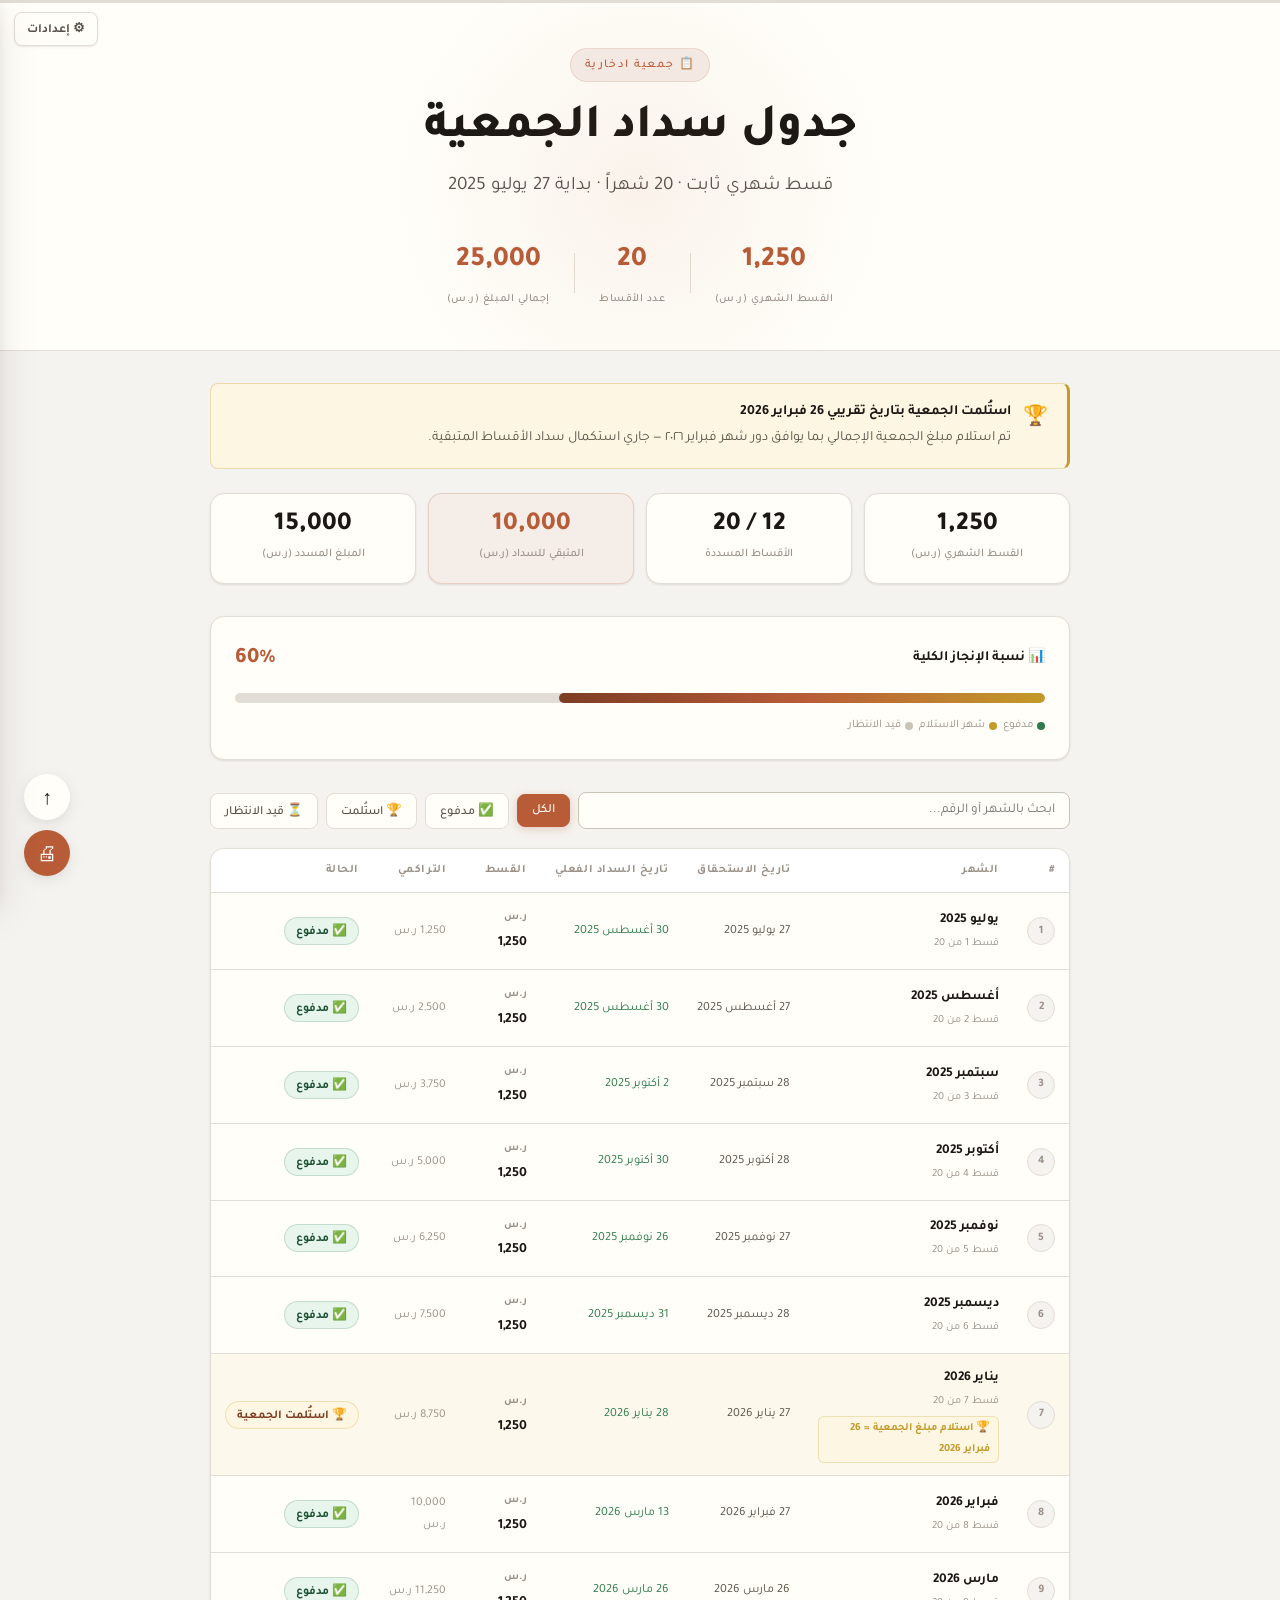
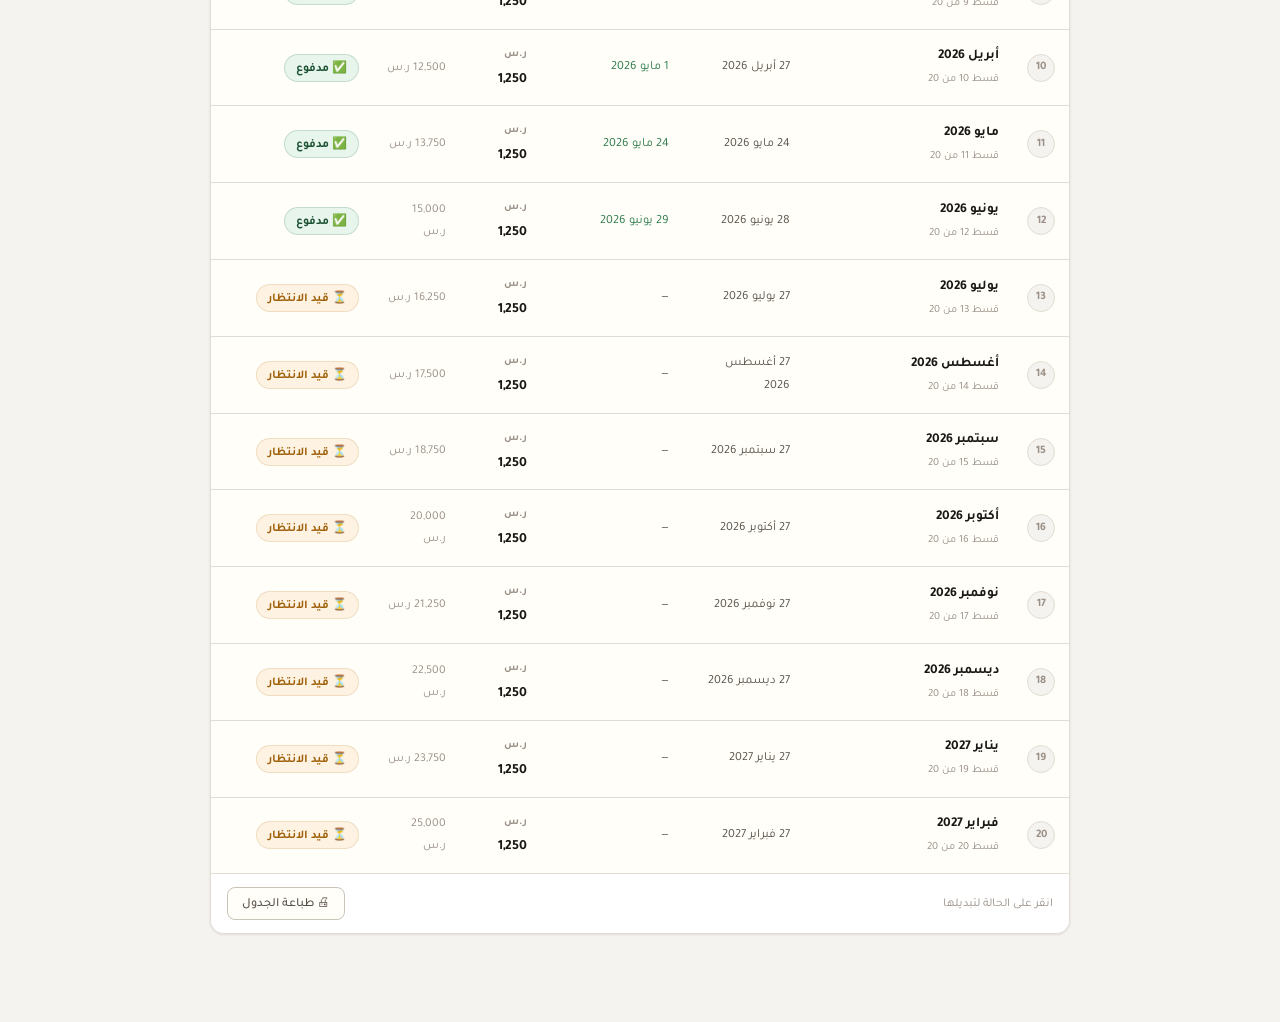
==== ROCSA_Tracker.html @ 007a7ee6 "Add files via upload" ====
<!DOCTYPE html>
<html lang="ar" dir="rtl">
<head>
<meta charset="UTF-8">
<meta name="viewport" content="width=device-width, initial-scale=1.0">
<title>جدول سداد الجمعية الشهرية</title>
<link rel="preconnect" href="https://fonts.googleapis.com">
<link rel="preconnect" href="https://fonts.gstatic.com" crossorigin>
<link href="https://fonts.googleapis.com/css2?family=Tajawal:wght@300;400;500;700;800&display=swap" rel="stylesheet">
<style>
:root {
  --bg: #f5f3ef;
  --surface: #fffef9;
  --surface-2: #ffffff;
  --border: #e2ddd4;
  --border-strong: #c9c3b8;
  --text: #1a1714;
  --text-2: #5a534a;
  --text-3: #9a9087;
  --accent: #b85c38;
  --accent-light: #f5ede8;
  --accent-dark: #7d3d23;
  --gold: #c49a2a;
  --gold-light: #fdf6e3;
  --green: #2d7a4a;
  --green-light: #e8f5ed;
  --green-dark: #1d5233;
  --warn: #a0620c;
  --warn-light: #fef3e2;
  --shadow-sm: 0 1px 3px rgba(26,23,20,0.06), 0 1px 2px rgba(26,23,20,0.04);
  --shadow-md: 0 4px 16px rgba(26,23,20,0.08), 0 2px 6px rgba(26,23,20,0.04);
  --shadow-lg: 0 12px 40px rgba(26,23,20,0.1), 0 4px 12px rgba(26,23,20,0.06);
  --radius-sm: 8px;
  --radius: 14px;
  --radius-lg: 20px;
  --font: 'Tajawal', sans-serif;
  --font-size-base: clamp(14px, 2vw, 16px);
  --font-size-lg: clamp(16px, 2.5vw, 19px);
  --font-size-xl: clamp(22px, 4vw, 32px);
  --font-size-xxl: clamp(28px, 6vw, 48px);
  --max-w: 900px;
  --transition: 0.22s cubic-bezier(0.4,0,0.2,1);
}

[data-theme="dark"] {
  --bg: #111009;
  --surface: #1c1a15;
  --surface-2: #252219;
  --border: #2e2b22;
  --border-strong: #3d392e;
  --text: #f0ece4;
  --text-2: #a09880;
  --text-3: #6a6254;
  --accent: #d4784e;
  --accent-light: #2a1a10;
  --gold: #d4aa3a;
  --gold-light: #1f1a0a;
  --green: #4aaa6a;
  --green-light: #0d1f13;
  --green-dark: #6dd48a;
  --warn: #c8840e;
  --warn-light: #1e1408;
}

[data-theme="sepia"] {
  --bg: #f4ede0;
  --surface: #faf6ef;
  --surface-2: #fff9f0;
  --border: #d9cdb8;
  --text: #2c1f0e;
  --text-2: #6b5540;
  --text-3: #9a8468;
}

*, *::before, *::after { box-sizing: border-box; margin: 0; padding: 0; }

html { scroll-behavior: smooth; font-size: var(--font-size-base); }

body {
  font-family: var(--font);
  background: var(--bg);
  color: var(--text);
  line-height: 1.85;
  transition: background var(--transition), color var(--transition);
}

/* ── Progress Bar ── */
#read-progress {
  position: fixed;
  top: 0;
  right: 0;
  left: 0;
  height: 3px;
  background: var(--border);
  z-index: 1000;
}
#read-progress-fill {
  height: 100%;
  background: linear-gradient(90deg, var(--accent) 0%, var(--gold) 100%);
  width: 0%;
  transition: width 0.1s;
}

/* ── Hero ── */
.hero {
  background: var(--surface);
  border-bottom: 1px solid var(--border);
  padding: 3rem 1.5rem 2.5rem;
  text-align: center;
  position: relative;
  overflow: hidden;
}

.hero::before {
  content: '';
  position: absolute;
  top: -60px;
  left: 50%;
  transform: translateX(-50%);
  width: 500px;
  height: 500px;
  background: radial-gradient(ellipse, rgba(184,92,56,0.07) 0%, transparent 70%);
  pointer-events: none;
}

.hero-eyebrow {
  display: inline-flex;
  align-items: center;
  gap: 6px;
  font-size: 12px;
  font-weight: 500;
  letter-spacing: 0.12em;
  color: var(--accent);
  text-transform: uppercase;
  background: var(--accent-light);
  border: 1px solid rgba(184,92,56,0.15);
  padding: 5px 14px;
  border-radius: 99px;
  margin-bottom: 1.2rem;
}

.hero h1 {
  font-size: var(--font-size-xxl);
  font-weight: 800;
  color: var(--text);
  line-height: 1.2;
  margin-bottom: 0.6rem;
}

.hero-sub {
  font-size: var(--font-size-lg);
  color: var(--text-2);
  margin-bottom: 2rem;
}

.hero-meta {
  display: flex;
  justify-content: center;
  gap: 1.5rem;
  flex-wrap: wrap;
}

.hero-meta-item {
  display: flex;
  flex-direction: column;
  align-items: center;
  gap: 2px;
}

.hero-meta-val {
  font-size: clamp(20px, 3vw, 28px);
  font-weight: 800;
  color: var(--accent);
  font-feature-settings: "tnum";
}

.hero-meta-lbl {
  font-size: 11px;
  color: var(--text-3);
  font-weight: 500;
  letter-spacing: 0.05em;
}

.hero-divider {
  width: 1px;
  height: 40px;
  background: var(--border);
  align-self: center;
}

/* ── Layout ── */
.page-wrapper {
  max-width: var(--max-w);
  margin: 0 auto;
  padding: 2rem 1.25rem 4rem;
}

/* ── Section title ── */
.section-title {
  font-size: clamp(15px, 2.5vw, 18px);
  font-weight: 700;
  color: var(--text);
  margin-bottom: 1rem;
  display: flex;
  align-items: center;
  gap: 8px;
}

.section-title::after {
  content: '';
  flex: 1;
  height: 1px;
  background: var(--border);
  margin-right: 6px;
}

/* ── Stat Cards ── */
.stats-grid {
  display: grid;
  grid-template-columns: repeat(auto-fit, minmax(150px, 1fr));
  gap: 12px;
  margin-bottom: 2rem;
}

.stat-card {
  background: var(--surface);
  border: 1px solid var(--border);
  border-radius: var(--radius);
  padding: 1.1rem 1.2rem;
  text-align: center;
  box-shadow: var(--shadow-sm);
  transition: box-shadow var(--transition), transform var(--transition);
}

.stat-card:hover {
  box-shadow: var(--shadow-md);
  transform: translateY(-1px);
}

.stat-card.accent-card {
  border-color: rgba(184,92,56,0.2);
  background: var(--accent-light);
}

.stat-val {
  font-size: clamp(20px, 3vw, 26px);
  font-weight: 800;
  color: var(--text);
  line-height: 1.1;
  font-feature-settings: "tnum";
}

.stat-card.accent-card .stat-val { color: var(--accent); }

.stat-lbl {
  font-size: 11.5px;
  color: var(--text-3);
  font-weight: 500;
  margin-top: 4px;
}

.stat-sub {
  font-size: 11px;
  color: var(--text-3);
  margin-top: 2px;
}

/* ── Progress ── */
.progress-card {
  background: var(--surface);
  border: 1px solid var(--border);
  border-radius: var(--radius);
  padding: 1.4rem 1.5rem;
  margin-bottom: 2rem;
  box-shadow: var(--shadow-sm);
}

.progress-header {
  display: flex;
  justify-content: space-between;
  align-items: center;
  margin-bottom: 0.8rem;
  flex-wrap: wrap;
  gap: 0.5rem;
}

.progress-label { font-size: 14px; font-weight: 600; color: var(--text); }

.progress-pct {
  font-size: 22px;
  font-weight: 800;
  color: var(--accent);
}

.progress-track {
  background: var(--border);
  border-radius: 99px;
  height: 10px;
  overflow: hidden;
  margin-bottom: 0.8rem;
}

.progress-fill {
  height: 100%;
  border-radius: 99px;
  background: linear-gradient(90deg, var(--accent-dark), var(--accent), var(--gold));
  transition: width 0.8s cubic-bezier(0.4,0,0.2,1);
}

.progress-segments {
  display: flex;
  gap: 6px;
  font-size: 11.5px;
  color: var(--text-3);
}

.progress-seg { display: flex; align-items: center; gap: 4px; }

.dot {
  width: 8px;
  height: 8px;
  border-radius: 50%;
  flex-shrink: 0;
}

.dot-paid { background: var(--green); }
.dot-received { background: var(--gold); }
.dot-pending { background: var(--border-strong); }

/* ── Controls ── */
.controls-bar {
  display: flex;
  gap: 8px;
  align-items: center;
  flex-wrap: wrap;
  margin-bottom: 1.2rem;
}

.search-box {
  flex: 1;
  min-width: 160px;
  padding: 9px 14px;
  border-radius: var(--radius-sm);
  border: 1px solid var(--border-strong);
  background: var(--surface);
  color: var(--text);
  font-family: var(--font);
  font-size: 13.5px;
  outline: none;
  transition: border-color var(--transition), box-shadow var(--transition);
}

.search-box:focus {
  border-color: var(--accent);
  box-shadow: 0 0 0 3px rgba(184,92,56,0.12);
}

.filter-btn {
  padding: 8px 14px;
  border-radius: var(--radius-sm);
  border: 1px solid var(--border);
  background: var(--surface);
  color: var(--text-2);
  font-family: var(--font);
  font-size: 12.5px;
  font-weight: 500;
  cursor: pointer;
  transition: all var(--transition);
  white-space: nowrap;
}

.filter-btn:hover { border-color: var(--border-strong); background: var(--surface-2); }

.filter-btn.active {
  background: var(--accent);
  color: #fff;
  border-color: var(--accent);
  box-shadow: 0 2px 8px rgba(184,92,56,0.28);
}

/* ── Table ── */
.table-card {
  background: var(--surface);
  border: 1px solid var(--border);
  border-radius: var(--radius);
  overflow: hidden;
  box-shadow: var(--shadow-sm);
  margin-bottom: 1.5rem;
}

.table-scroll { overflow-x: auto; }

table {
  width: 100%;
  border-collapse: collapse;
  font-size: 13.5px;
  min-width: 560px;
}

thead {
  background: var(--surface-2);
  border-bottom: 1px solid var(--border);
}

thead th {
  padding: 11px 14px;
  text-align: right;
  font-size: 11.5px;
  font-weight: 700;
  color: var(--text-3);
  letter-spacing: 0.05em;
  text-transform: uppercase;
  white-space: nowrap;
}

thead th.sortable {
  cursor: pointer;
  user-select: none;
  transition: color var(--transition);
}
thead th.sortable:hover { color: var(--accent); }

tbody tr {
  border-bottom: 1px solid var(--border);
  transition: background var(--transition);
}
tbody tr:last-child { border-bottom: none; }
tbody tr:hover { background: var(--surface-2); }

tbody tr.row-received { background: rgba(196,154,42,0.06); }
tbody tr.row-received:hover { background: rgba(196,154,42,0.1); }

tbody td {
  padding: 12px 14px;
  vertical-align: middle;
  color: var(--text);
}

/* ── Row Number ── */
.row-num {
  display: inline-flex;
  align-items: center;
  justify-content: center;
  width: 28px;
  height: 28px;
  border-radius: 50%;
  background: var(--bg);
  border: 1px solid var(--border);
  font-size: 11.5px;
  font-weight: 700;
  color: var(--text-3);
  font-feature-settings: "tnum";
}

/* ── Month cell ── */
.month-cell { font-weight: 600; color: var(--text); }
.month-cell small { display: block; font-size: 11px; color: var(--text-3); font-weight: 400; margin-top: 1px; }

/* ── Date cell ── */
.date-cell { font-size: 12.5px; color: var(--text-2); font-feature-settings: "tnum"; }

/* ── Amount ── */
.amount-cell {
  font-weight: 700;
  font-feature-settings: "tnum";
  font-size: 14px;
}

.cum-cell {
  font-size: 12px;
  color: var(--text-3);
  font-feature-settings: "tnum";
}

/* ── Status Badge ── */
.badge {
  display: inline-flex;
  align-items: center;
  gap: 5px;
  padding: 5px 11px;
  border-radius: 99px;
  font-size: 12px;
  font-weight: 600;
  cursor: pointer;
  border: 1px solid transparent;
  font-family: var(--font);
  transition: all var(--transition);
  white-space: nowrap;
}

.badge:hover { opacity: 0.82; transform: scale(0.97); }

.badge-paid {
  background: var(--green-light);
  color: var(--green-dark);
  border-color: rgba(45,122,74,0.2);
}

.badge-received {
  background: var(--gold-light);
  color: var(--accent-dark);
  border-color: rgba(196,154,42,0.25);
}

.badge-pending {
  background: var(--warn-light);
  color: var(--warn);
  border-color: rgba(160,98,12,0.15);
}

/* ── Received Callout ── */
.received-row-indicator {
  display: flex;
  align-items: center;
  gap: 5px;
  font-size: 11px;
  font-weight: 600;
  color: var(--gold);
  background: var(--gold-light);
  border: 1px solid rgba(196,154,42,0.25);
  border-radius: 6px;
  padding: 2px 8px;
  margin-top: 4px;
  width: fit-content;
}

/* ── Callout Banner ── */
.callout {
  display: flex;
  align-items: flex-start;
  gap: 12px;
  background: var(--gold-light);
  border: 1px solid rgba(196,154,42,0.3);
  border-right: 3px solid var(--gold);
  border-radius: var(--radius-sm);
  padding: 1rem 1.2rem;
  margin-bottom: 1.5rem;
  font-size: 14px;
  color: var(--text-2);
}

.callout-icon { font-size: 20px; flex-shrink: 0; margin-top: 1px; }
.callout strong { color: var(--text); }

/* ── Empty state ── */
.empty-state {
  text-align: center;
  padding: 2.5rem;
  color: var(--text-3);
  font-size: 14px;
}

/* ── Footer ── */
.table-footer {
  display: flex;
  align-items: center;
  justify-content: space-between;
  flex-wrap: wrap;
  gap: 10px;
  padding: 0.8rem 1rem;
  background: var(--surface-2);
  border-top: 1px solid var(--border);
  font-size: 12px;
  color: var(--text-3);
}

.print-btn {
  display: inline-flex;
  align-items: center;
  gap: 6px;
  padding: 7px 14px;
  border-radius: var(--radius-sm);
  border: 1px solid var(--border-strong);
  background: var(--surface);
  color: var(--text-2);
  font-family: var(--font);
  font-size: 12.5px;
  font-weight: 500;
  cursor: pointer;
  transition: all var(--transition);
}

.print-btn:hover { background: var(--surface-2); border-color: var(--accent); color: var(--accent); }

/* ── FABs ── */
.fab-group {
  position: fixed;
  bottom: 1.5rem;
  left: 1.5rem;
  display: flex;
  flex-direction: column;
  gap: 10px;
  z-index: 900;
}

.fab {
  width: 46px;
  height: 46px;
  border-radius: 50%;
  border: none;
  cursor: pointer;
  font-size: 20px;
  display: flex;
  align-items: center;
  justify-content: center;
  box-shadow: var(--shadow-md);
  transition: all var(--transition);
  opacity: 0;
  transform: scale(0.7);
  pointer-events: none;
}

.fab.visible {
  opacity: 1;
  transform: scale(1);
  pointer-events: auto;
}

.fab-top { background: var(--surface); color: var(--text); }
.fab-top:hover { background: var(--accent); color: #fff; }
.fab-print { background: var(--accent); color: #fff; opacity: 1; transform: scale(1); pointer-events: auto; }
.fab-print:hover { background: var(--accent-dark); }

/* ── Settings Panel ── */
.settings-toggle {
  position: fixed;
  top: 12px;
  left: 14px;
  z-index: 1001;
  background: var(--surface);
  border: 1px solid var(--border);
  border-radius: var(--radius-sm);
  padding: 7px 12px;
  font-family: var(--font);
  font-size: 12.5px;
  font-weight: 600;
  color: var(--text-2);
  cursor: pointer;
  box-shadow: var(--shadow-sm);
  transition: all var(--transition);
  display: flex;
  align-items: center;
  gap: 6px;
}

.settings-toggle:hover { border-color: var(--accent); color: var(--accent); }

.settings-panel {
  position: fixed;
  top: 0;
  left: 0;
  bottom: 0;
  width: 270px;
  background: var(--surface);
  border-right: 1px solid var(--border);
  padding: 1.5rem 1.2rem;
  z-index: 1002;
  box-shadow: var(--shadow-lg);
  transform: translateX(-100%);
  transition: transform 0.3s cubic-bezier(0.4,0,0.2,1);
  overflow-y: auto;
}

.settings-panel.open { transform: translateX(0); }

.settings-overlay {
  position: fixed;
  inset: 0;
  background: rgba(0,0,0,0.3);
  z-index: 1001;
  opacity: 0;
  pointer-events: none;
  transition: opacity 0.3s;
}
.settings-overlay.open { opacity: 1; pointer-events: auto; }

.settings-header {
  display: flex;
  align-items: center;
  justify-content: space-between;
  margin-bottom: 1.5rem;
}

.settings-header h3 { font-size: 15px; font-weight: 700; }

.close-btn {
  background: none;
  border: none;
  cursor: pointer;
  font-size: 20px;
  color: var(--text-3);
  transition: color var(--transition);
  line-height: 1;
  padding: 4px;
}
.close-btn:hover { color: var(--accent); }

.settings-label {
  font-size: 11px;
  font-weight: 700;
  color: var(--text-3);
  text-transform: uppercase;
  letter-spacing: 0.1em;
  margin-bottom: 8px;
  display: block;
}

.theme-btns {
  display: grid;
  grid-template-columns: 1fr 1fr 1fr;
  gap: 6px;
  margin-bottom: 1.2rem;
}

.theme-btn {
  padding: 8px 4px;
  border-radius: var(--radius-sm);
  border: 1px solid var(--border);
  background: var(--surface-2);
  color: var(--text-2);
  font-family: var(--font);
  font-size: 12px;
  font-weight: 600;
  cursor: pointer;
  text-align: center;
  transition: all var(--transition);
}

.theme-btn:hover { border-color: var(--accent); }
.theme-btn.active { border-color: var(--accent); background: var(--accent-light); color: var(--accent); }

.size-control {
  display: flex;
  align-items: center;
  gap: 10px;
  margin-bottom: 1.2rem;
}

.size-btn {
  background: var(--surface-2);
  border: 1px solid var(--border);
  border-radius: var(--radius-sm);
  width: 34px;
  height: 34px;
  display: flex;
  align-items: center;
  justify-content: center;
  cursor: pointer;
  font-weight: 700;
  color: var(--text-2);
  font-size: 14px;
  transition: all var(--transition);
  font-family: var(--font);
}
.size-btn:hover { border-color: var(--accent); color: var(--accent); }

.size-display {
  flex: 1;
  text-align: center;
  font-size: 12.5px;
  font-weight: 600;
  color: var(--text-2);
}

.reset-btn {
  width: 100%;
  padding: 9px;
  border-radius: var(--radius-sm);
  border: 1px solid var(--border);
  background: var(--surface-2);
  color: var(--text-2);
  font-family: var(--font);
  font-size: 13px;
  font-weight: 600;
  cursor: pointer;
  transition: all var(--transition);
  margin-top: 0.5rem;
}
.reset-btn:hover { border-color: var(--accent); color: var(--accent); }

/* ── Print ── */
@page { size: A4; margin: 15mm; }

@media print {
  #read-progress, .settings-toggle, .settings-panel, .settings-overlay,
  .fab-group, .controls-bar, .table-footer .print-btn { display: none !important; }

  body { background: #fff !important; color: #000 !important; }
  .hero { background: #fff !important; border-bottom: 1px solid #ccc !important; }
  .hero::before { display: none; }
  .stat-card, .progress-card, .table-card, .callout { box-shadow: none !important; }
  table { break-inside: avoid; }
  tbody tr { break-inside: avoid; }
}

/* ── Responsive ── */
@media (max-width: 640px) {
  .col-hide-mobile { display: none; }
  .hero { padding: 2rem 1rem 1.8rem; }
  .hero-meta { gap: 1rem; }
  .fab-group { bottom: 1rem; left: 1rem; }
}

/* ── Dot separator ── */
.hero-sep { width: 4px; height: 4px; border-radius: 50%; background: var(--border-strong); align-self: center; }
</style>
</head>
<body>

<div id="read-progress"><div id="read-progress-fill"></div></div>

<button class="settings-toggle" onclick="toggleSettings()" aria-label="إعدادات القراءة">
  ⚙ إعدادات
</button>

<div class="settings-overlay" id="settingsOverlay" onclick="closeSettings()"></div>

<div class="settings-panel" id="settingsPanel">
  <div class="settings-header">
    <h3>إعدادات العرض</h3>
    <button class="close-btn" onclick="closeSettings()">✕</button>
  </div>

  <span class="settings-label">المظهر</span>
  <div class="theme-btns">
    <button class="theme-btn" data-theme="light" onclick="setTheme('light')">☀ فاتح</button>
    <button class="theme-btn" data-theme="dark" onclick="setTheme('dark')">🌙 داكن</button>
    <button class="theme-btn" data-theme="sepia" onclick="setTheme('sepia')">📜 بيج</button>
  </div>

  <span class="settings-label">حجم الخط</span>
  <div class="size-control">
    <button class="size-btn" onclick="changeFontSize(-1)">−</button>
    <span class="size-display" id="fontSizeDisplay">١٠٠٪</span>
    <button class="size-btn" onclick="changeFontSize(1)">+</button>
  </div>

  <button class="reset-btn" onclick="resetSettings()">↺ إعادة الضبط</button>
</div>

<header class="hero">
  <div class="hero-eyebrow">📋 جمعية ادخارية</div>
  <h1>جدول سداد الجمعية</h1>
  <p class="hero-sub">قسط شهري ثابت · 20 شهراً · بداية 27 يوليو 2025</p>
  <div class="hero-meta">
    <div class="hero-meta-item">
      <span class="hero-meta-val">1,250</span>
      <span class="hero-meta-lbl">القسط الشهري (ر.س)</span>
    </div>
    <div class="hero-divider"></div>
    <div class="hero-meta-item">
      <span class="hero-meta-val">20</span>
      <span class="hero-meta-lbl">عدد الأقساط</span>
    </div>
    <div class="hero-divider"></div>
    <div class="hero-meta-item">
      <span class="hero-meta-val">25,000</span>
      <span class="hero-meta-lbl">إجمالي المبلغ (ر.س)</span>
    </div>
  </div>
</header>

<main class="page-wrapper">

  <div class="callout" id="receivedCallout">
    <span class="callout-icon">🏆</span>
    <div>
      <strong>استُلمت الجمعية بتاريخ تقريبي 26 فبراير 2026</strong><br>
      تم استلام مبلغ الجمعية الإجمالي بما يوافق دور شهر فبراير ٢٠٢٦ — جاري استكمال سداد الأقساط المتبقية.
    </div>
  </div>

  <div class="stats-grid" id="statsGrid"></div>

  <div class="progress-card">
    <div class="progress-header">
      <span class="progress-label">📊 نسبة الإنجاز الكلية</span>
      <span class="progress-pct" id="progressPct">٠٪</span>
    </div>
    <div class="progress-track">
      <div class="progress-fill" id="progressFill" style="width:0%"></div>
    </div>
    <div class="progress-segments">
      <span class="progress-seg"><span class="dot dot-paid"></span> مدفوع</span>
      <span class="progress-seg"><span class="dot dot-received"></span> شهر الاستلام</span>
      <span class="progress-seg"><span class="dot dot-pending"></span> قيد الانتظار</span>
    </div>
  </div>

  <div class="controls-bar">
    <input type="text" class="search-box" id="searchInput" placeholder="ابحث بالشهر أو الرقم..." aria-label="بحث" />
    <button class="filter-btn active" data-filter="all" onclick="setFilter('all', this)">الكل</button>
    <button class="filter-btn" data-filter="paid" onclick="setFilter('paid', this)">✅ مدفوع</button>
    <button class="filter-btn" data-filter="received" onclick="setFilter('received', this)">🏆 استُلمت</button>
    <button class="filter-btn" data-filter="pending" onclick="setFilter('pending', this)">⏳ قيد الانتظار</button>
  </div>

  <div class="table-card">
    <div class="table-scroll">
      <table>
        <thead>
          <tr>
            <th style="width:46px">#</th>
            <th>الشهر</th>
            <th class="col-hide-mobile">تاريخ الاستحقاق</th>
            <th class="col-hide-mobile">تاريخ السداد الفعلي</th>
            <th>القسط</th>
            <th class="col-hide-mobile">التراكمي</th>
            <th>الحالة</th>
          </tr>
        </thead>
        <tbody id="tableBody"></tbody>
      </table>
      <div class="empty-state" id="emptyState" style="display:none">لا توجد نتائج مطابقة للبحث</div>
    </div>
    <div class="table-footer">
      <span id="footerNote">انقر على الحالة لتبديلها</span>
      <button class="print-btn" onclick="window.print()">🖨 طباعة الجدول</button>
    </div>
  </div>

</main>

<div class="fab-group">
  <button class="fab fab-top" id="fabTop" onclick="window.scrollTo({top:0,behavior:'smooth'})" title="العودة للأعلى">↑</button>
  <button class="fab fab-print" onclick="window.print()" title="طباعة">🖨</button>
</div>

<script>
// ── Data ──
const MONTHLY = 1250;
const TOTAL_MONTHS = 20;
const START = new Date(2025, 6, 27); // 27 July 2025
const STORAGE_KEY = 'jamiya_v3_paid';
const RECEIVED_MONTH = 6; // index 6 = Feb 2026
const RECEIVED_DATE = '26 فبراير 2026';

const AR_MONTHS = ['يناير','فبراير','مارس','أبريل','مايو','يونيو','يوليو','أغسطس','سبتمبر','أكتوبر','نوفمبر','ديسمبر'];

function toArabicNums(n) {
  return String(n);
}

function formatAR(n) {
  return n.toLocaleString('en');
}

function getMonthData(i) {
  const due = new Date(START.getFullYear(), START.getMonth() + i, START.getDate());
  const m = due.getMonth();
  const y = due.getFullYear();
  const label = AR_MONTHS[m] + ' ' + toArabicNums(y);
  const dueStr = toArabicNums(due.getDate()) + ' ' + AR_MONTHS[m] + ' ' + toArabicNums(y);
  return { label, dueStr, month: m, year: y };
}

// ── State ──
let paidSet = new Set(JSON.parse(localStorage.getItem(STORAGE_KEY) || '[]'));
let filter = 'all';
let searchQ = '';
let theme = localStorage.getItem('jamiya_theme') || 'light';
let fontSize = parseInt(localStorage.getItem('jamiya_fs') || '16');

function savePaid() {
  localStorage.setItem(STORAGE_KEY, JSON.stringify([...paidSet]));
}

// ── Theme ──
function applyTheme(t) {
  theme = t;
  if (t === 'light') document.documentElement.removeAttribute('data-theme');
  else document.documentElement.setAttribute('data-theme', t);
  localStorage.setItem('jamiya_theme', t);
  document.querySelectorAll('.theme-btn').forEach(b => {
    b.classList.toggle('active', b.dataset.theme === t);
  });
}

function setTheme(t) { applyTheme(t); }

function changeFontSize(dir) {
  fontSize = Math.max(13, Math.min(22, fontSize + dir));
  applyFontSize();
}

function applyFontSize() {
  document.documentElement.style.fontSize = fontSize + 'px';
  document.getElementById('fontSizeDisplay').textContent = Math.round((fontSize/16)*100) + '%';
  localStorage.setItem('jamiya_fs', fontSize);
}

function resetSettings() {
  theme = 'light'; fontSize = 16;
  applyTheme('light'); applyFontSize();
}

// ── Settings panel ──
function toggleSettings() {
  const p = document.getElementById('settingsPanel');
  const o = document.getElementById('settingsOverlay');
  const open = p.classList.contains('open');
  p.classList.toggle('open', !open);
  o.classList.toggle('open', !open);
}

function closeSettings() {
  document.getElementById('settingsPanel').classList.remove('open');
  document.getElementById('settingsOverlay').classList.remove('open');
}

// ── Filter ──
function setFilter(f, btn) {
  filter = f;
  document.querySelectorAll('.filter-btn').forEach(b => b.classList.remove('active'));
  btn.classList.add('active');
  render();
}

// ── Toggle paid ──
function togglePaid(i) {
  if (paidSet.has(i)) paidSet.delete(i); else paidSet.add(i);
  savePaid();
  render();
}

// ── Stats ──
function updateStats() {
  const paidCount = paidSet.size;
  const paidAmt = paidCount * MONTHLY;
  const remaining = (TOTAL_MONTHS - paidCount) * MONTHLY;
  const pct = Math.round((paidCount / TOTAL_MONTHS) * 100);

  document.getElementById('progressFill').style.width = pct + '%';
  document.getElementById('progressPct').textContent = pct + '%';

  document.getElementById('statsGrid').innerHTML = `
    <div class="stat-card">
      <div class="stat-val">${formatAR(MONTHLY)}</div>
      <div class="stat-lbl">القسط الشهري (ر.س)</div>
    </div>
    <div class="stat-card">
      <div class="stat-val">${toArabicNums(paidCount)} / ${toArabicNums(TOTAL_MONTHS)}</div>
      <div class="stat-lbl">الأقساط المسددة</div>
    </div>
    <div class="stat-card accent-card">
      <div class="stat-val">${formatAR(remaining)}</div>
      <div class="stat-lbl">المتبقي للسداد (ر.س)</div>
    </div>
    <div class="stat-card">
      <div class="stat-val">${formatAR(paidAmt)}</div>
      <div class="stat-lbl">المبلغ المسدد (ر.س)</div>
    </div>
  `;
}

// ── Render table ──
function render() {
  updateStats();

  const rows = [];
  for (let i = 0; i < TOTAL_MONTHS; i++) {
    const d = getMonthData(i);
    const isPaid = paidSet.has(i);
    const isReceived = (i === RECEIVED_MONTH);
    rows.push({ i, ...d, isPaid, isReceived });
  }

  const filtered = rows.filter(r => {
    const fMatch =
      filter === 'all' ||
      (filter === 'paid' && r.isPaid && !r.isReceived) ||
      (filter === 'received' && r.isReceived) ||
      (filter === 'pending' && !r.isPaid && !r.isReceived);
    const sMatch = !searchQ ||
      r.label.includes(searchQ) ||
      toArabicNums(r.i + 1).includes(searchQ) ||
      String(r.i + 1).includes(searchQ);
    return fMatch && sMatch;
  });

  const tbody = document.getElementById('tableBody');
  const empty = document.getElementById('emptyState');

  if (filtered.length === 0) {
    tbody.innerHTML = '';
    empty.style.display = 'block';
    return;
  }

  empty.style.display = 'none';

  tbody.innerHTML = filtered.map(r => {
    const cum = (r.i + 1) * MONTHLY;

    // Determine badge
    let badge, rowClass = '';
    if (r.isReceived) {
      badge = `<button class="badge badge-received" onclick="togglePaid(${r.i})" title="شهر الاستلام — انقر لتبديل">🏆 استُلمت الجمعية</button>`;
      rowClass = 'row-received';
    } else if (r.isPaid) {
      badge = `<button class="badge badge-paid" onclick="togglePaid(${r.i})" title="مدفوع — انقر لإلغاء">✅ مدفوع</button>`;
    } else {
      badge = `<button class="badge badge-pending" onclick="togglePaid(${r.i})" title="انقر لتأكيد السداد">⏳ قيد الانتظار</button>`;
    }

    // Actual payment date (only if paid or received)
    let actualDate = '—';
    if (r.isReceived) {
      actualDate = `<span style="color:var(--gold);font-weight:600">${RECEIVED_DATE}</span>`;
    } else if (r.isPaid) {
      // Approximate paid date near due
      const paidD = new Date(START.getFullYear(), START.getMonth() + r.i, START.getDate() + 2);
      actualDate = `<span style="color:var(--green)">${toArabicNums(paidD.getDate())} ${AR_MONTHS[paidD.getMonth()]} ${toArabicNums(paidD.getFullYear())}</span>`;
    }

    // --- التعديلات المخصصة لتواريخ الاستحقاق والسداد الفعلي ---
    if (r.i === 0 || r.i === 1) { // القسط الأول والثاني
      if (r.isPaid) actualDate = `<span style="color:var(--green)">30 أغسطس 2025</span>`;
    } else if (r.i === 2) { // القسط الثالث
      r.dueStr = '28 سبتمبر 2025';
      if (r.isPaid) actualDate = `<span style="color:var(--green)">2 أكتوبر 2025</span>`;
    } else if (r.i === 3) { // القسط الرابع
      r.dueStr = '28 أكتوبر 2025';
      if (r.isPaid) actualDate = `<span style="color:var(--green)">30 أكتوبر 2025</span>`;
    } else if (r.i === 4) { // القسط الخامس
      r.dueStr = '27 نوفمبر 2025';
      if (r.isPaid) actualDate = `<span style="color:var(--green)">26 نوفمبر 2025</span>`;
    } else if (r.i === 5) { // القسط السادس
      r.dueStr = '28 ديسمبر 2025';
      if (r.isPaid) actualDate = `<span style="color:var(--green)">31 ديسمبر 2025</span>`;
    } else if (r.i === 6) { // القسط السابع
      r.dueStr = '27 يناير 2026';
      if (r.isPaid) actualDate = `<span style="color:var(--green)">28 يناير 2026</span>`;
    } else if (r.i === 7) { // القسط الثامن
      r.dueStr = '27 فبراير 2026';
      if (r.isPaid) actualDate = `<span style="color:var(--green)">13 مارس 2026</span>`;
    } else if (r.i === 8) { // القسط التاسع
      r.dueStr = '26 مارس 2026';
      if (r.isPaid) actualDate = `<span style="color:var(--green)">26 مارس 2026</span>`;
    } else if (r.i === 9) { // القسط العاشر
      r.dueStr = '27 أبريل 2026';
      if (r.isPaid) actualDate = `<span style="color:var(--green)">1 مايو 2026</span>`;
    } else if (r.i === 10) { // القسط الحادي عشر
      r.dueStr = '24 مايو 2026';
      if (r.isPaid) actualDate = `<span style="color:var(--green)">24 مايو 2026</span>`;
    } else if (r.i === 11) { // القسط الثاني عشر
      r.dueStr = '28 يونيو 2026';
      if (r.isPaid) actualDate = `<span style="color:var(--green)">29 يونيو 2026</span>`;
    }
    // --------------------------------------------------------

    const receivedNote = r.isReceived
      ? `<div class="received-row-indicator">🏆 استلام مبلغ الجمعية ≈ ${RECEIVED_DATE}</div>`
      : '';

    return `
      <tr class="${rowClass}">
        <td><span class="row-num">${toArabicNums(r.i + 1)}</span></td>
        <td>
          <div class="month-cell">
            ${r.label}
            <small>قسط ${toArabicNums(r.i + 1)} من ${toArabicNums(TOTAL_MONTHS)}</small>
          </div>
          ${receivedNote}
        </td>
        <td class="date-cell col-hide-mobile">${r.dueStr}</td>
        <td class="date-cell col-hide-mobile">${actualDate}</td>
        <td class="amount-cell"><span style="font-size:11px;color:var(--text-3)">ر.س </span>${formatAR(MONTHLY)}</td>
        <td class="cum-cell col-hide-mobile">${formatAR(cum)} ر.س</td>
        <td>${badge}</td>
      </tr>
    `;
  }).join('');
}

// ── Scroll events ──
window.addEventListener('scroll', () => {
  const docH = document.documentElement.scrollHeight - window.innerHeight;
  const pct = docH > 0 ? (window.scrollY / docH) * 100 : 0;
  document.getElementById('read-progress-fill').style.width = pct + '%';

  const fab = document.getElementById('fabTop');
  if (window.scrollY > 300) fab.classList.add('visible');
  else fab.classList.remove('visible');
});

// ── Search ──
document.getElementById('searchInput').addEventListener('input', e => {
  searchQ = e.target.value.trim();
  render();
});

// ── Init ──
applyTheme(theme);
applyFontSize();
render();

// Pre-mark some months as paid for demo realism
// Mark months 0-11 as paid (July 2025 – June 2026)
[0,1,2,3,4,5,6,7,8,9,10,11].forEach(i => paidSet.add(i));
savePaid();
render();
</script>
</body>
</html>
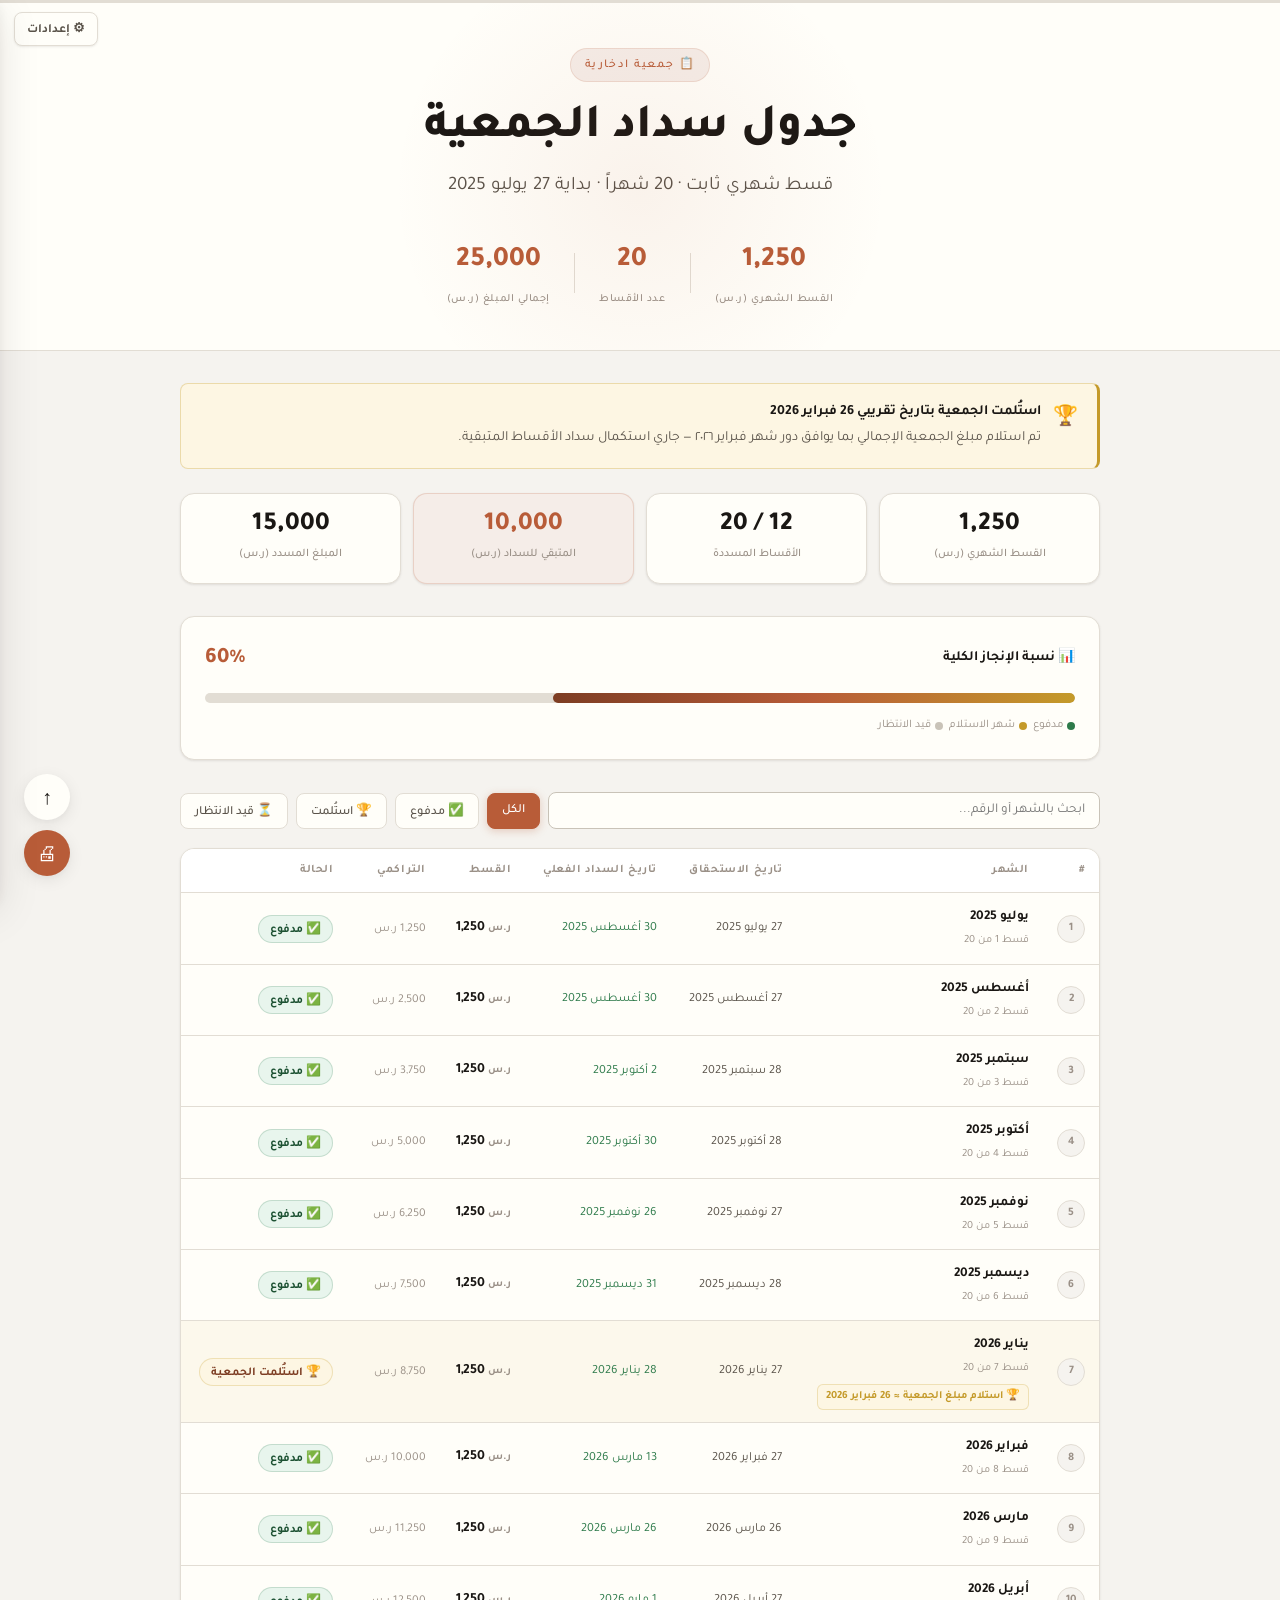
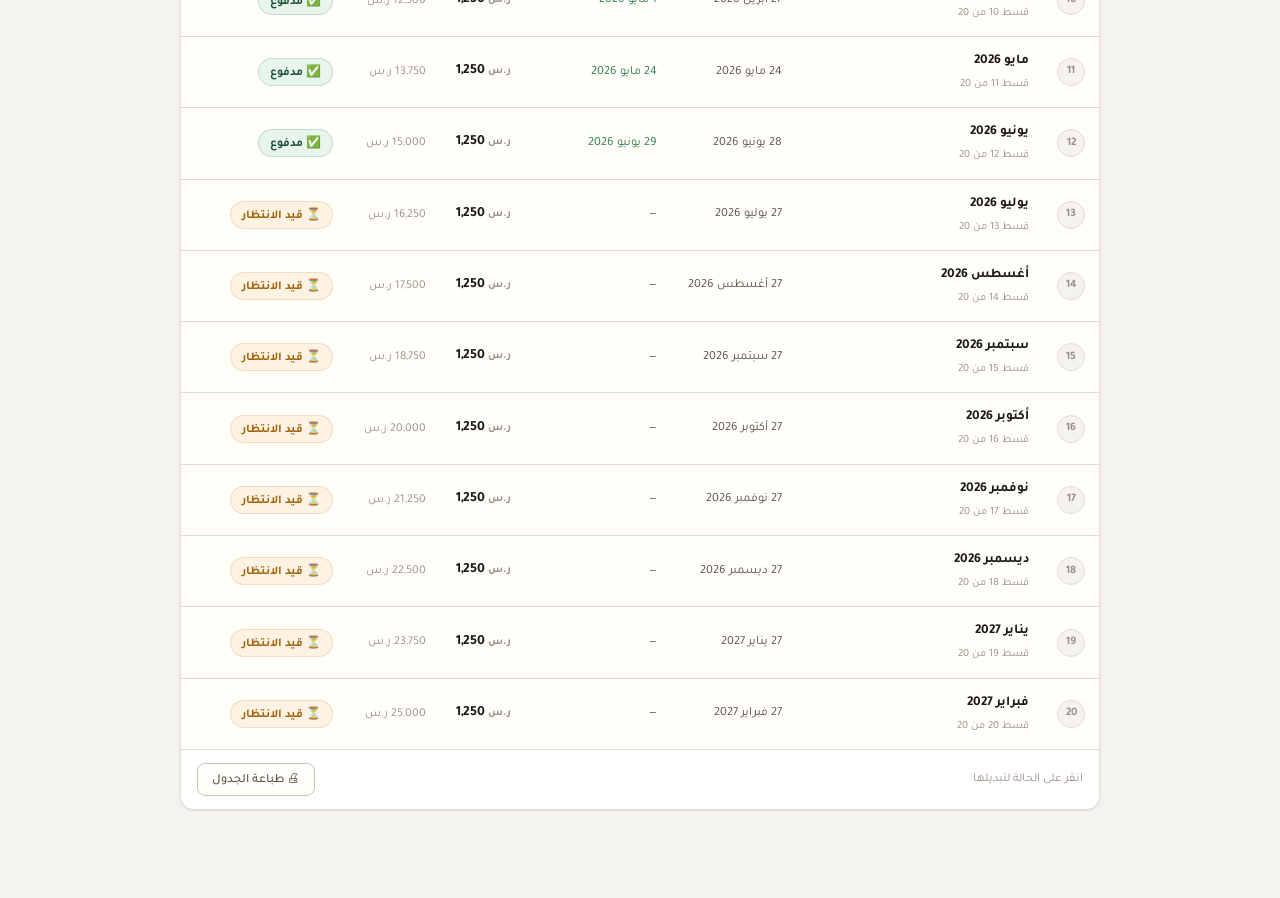
==== commit c0e56f28: "Refine styles and layout in ROCSA_Tracker.html Updated styles in ROCSA_Tracker.html to improve layou" ====
--- a/ROCSA_Tracker.html
+++ b/ROCSA_Tracker.html
@@ -38,7 +38,7 @@
   --font-size-lg: clamp(16px, 2.5vw, 19px);
   --font-size-xl: clamp(22px, 4vw, 32px);
   --font-size-xxl: clamp(28px, 6vw, 48px);
-  --max-w: 900px;
+  --max-w: 960px;
   --transition: 0.22s cubic-bezier(0.4,0,0.2,1);
 }
 
@@ -195,29 +195,10 @@
   padding: 2rem 1.25rem 4rem;
 }
 
-/* ── Section title ── */
-.section-title {
-  font-size: clamp(15px, 2.5vw, 18px);
-  font-weight: 700;
-  color: var(--text);
-  margin-bottom: 1rem;
-  display: flex;
-  align-items: center;
-  gap: 8px;
-}
-
-.section-title::after {
-  content: '';
-  flex: 1;
-  height: 1px;
-  background: var(--border);
-  margin-right: 6px;
-}
-
 /* ── Stat Cards ── */
 .stats-grid {
   display: grid;
-  grid-template-columns: repeat(auto-fit, minmax(150px, 1fr));
+  grid-template-columns: repeat(auto-fit, minmax(160px, 1fr));
   gap: 12px;
   margin-bottom: 2rem;
 }
@@ -257,12 +238,6 @@
   color: var(--text-3);
   font-weight: 500;
   margin-top: 4px;
-}
-
-.stat-sub {
-  font-size: 11px;
-  color: var(--text-3);
-  margin-top: 2px;
 }
 
 /* ── Progress ── */
@@ -355,6 +330,12 @@
   box-shadow: 0 0 0 3px rgba(184,92,56,0.12);
 }
 
+.filters-group {
+  display: flex;
+  gap: 8px;
+  flex-wrap: wrap;
+}
+
 .filter-btn {
   padding: 8px 14px;
   border-radius: var(--radius-sm);
@@ -378,7 +359,7 @@
   box-shadow: 0 2px 8px rgba(184,92,56,0.28);
 }
 
-/* ── Table ── */
+/* ── Table (Scrollable Native) ── */
 .table-card {
   background: var(--surface);
   border: 1px solid var(--border);
@@ -388,13 +369,16 @@
   margin-bottom: 1.5rem;
 }
 
-.table-scroll { overflow-x: auto; }
+.table-scroll { 
+  overflow-x: auto; 
+  -webkit-overflow-scrolling: touch;
+}
 
 table {
   width: 100%;
   border-collapse: collapse;
   font-size: 13.5px;
-  min-width: 560px;
+  min-width: 780px; /* Forces horizontal scroll on mobile for clarity */
 }
 
 thead {
@@ -413,13 +397,6 @@
   white-space: nowrap;
 }
 
-thead th.sortable {
-  cursor: pointer;
-  user-select: none;
-  transition: color var(--transition);
-}
-thead th.sortable:hover { color: var(--accent); }
-
 tbody tr {
   border-bottom: 1px solid var(--border);
   transition: background var(--transition);
@@ -434,9 +411,10 @@
   padding: 12px 14px;
   vertical-align: middle;
   color: var(--text);
-}
-
-/* ── Row Number ── */
+  white-space: nowrap; /* Prevents text from breaking onto new lines awkwardly */
+}
+
+/* ── Specific Cells ── */
 .row-num {
   display: inline-flex;
   align-items: center;
@@ -452,25 +430,13 @@
   font-feature-settings: "tnum";
 }
 
-/* ── Month cell ── */
 .month-cell { font-weight: 600; color: var(--text); }
 .month-cell small { display: block; font-size: 11px; color: var(--text-3); font-weight: 400; margin-top: 1px; }
 
-/* ── Date cell ── */
 .date-cell { font-size: 12.5px; color: var(--text-2); font-feature-settings: "tnum"; }
 
-/* ── Amount ── */
-.amount-cell {
-  font-weight: 700;
-  font-feature-settings: "tnum";
-  font-size: 14px;
-}
-
-.cum-cell {
-  font-size: 12px;
-  color: var(--text-3);
-  font-feature-settings: "tnum";
-}
+.amount-cell { font-weight: 700; font-feature-settings: "tnum"; font-size: 14px; }
+.cum-cell { font-size: 12px; color: var(--text-3); font-feature-settings: "tnum"; }
 
 /* ── Status Badge ── */
 .badge {
@@ -508,7 +474,7 @@
   border-color: rgba(160,98,12,0.15);
 }
 
-/* ── Received Callout ── */
+/* ── Callouts ── */
 .received-row-indicator {
   display: flex;
   align-items: center;
@@ -524,7 +490,6 @@
   width: fit-content;
 }
 
-/* ── Callout Banner ── */
 .callout {
   display: flex;
   align-items: flex-start;
@@ -542,13 +507,7 @@
 .callout-icon { font-size: 20px; flex-shrink: 0; margin-top: 1px; }
 .callout strong { color: var(--text); }
 
-/* ── Empty state ── */
-.empty-state {
-  text-align: center;
-  padding: 2.5rem;
-  color: var(--text-3);
-  font-size: 14px;
-}
+.empty-state { text-align: center; padding: 2.5rem; color: var(--text-3); font-size: 14px; }
 
 /* ── Footer ── */
 .table-footer {
@@ -610,12 +569,7 @@
   pointer-events: none;
 }
 
-.fab.visible {
-  opacity: 1;
-  transform: scale(1);
-  pointer-events: auto;
-}
-
+.fab.visible { opacity: 1; transform: scale(1); pointer-events: auto; }
 .fab-top { background: var(--surface); color: var(--text); }
 .fab-top:hover { background: var(--accent); color: #fff; }
 .fab-print { background: var(--accent); color: #fff; opacity: 1; transform: scale(1); pointer-events: auto; }
@@ -674,109 +628,43 @@
 }
 .settings-overlay.open { opacity: 1; pointer-events: auto; }
 
-.settings-header {
-  display: flex;
-  align-items: center;
-  justify-content: space-between;
-  margin-bottom: 1.5rem;
-}
-
+.settings-header { display: flex; align-items: center; justify-content: space-between; margin-bottom: 1.5rem; }
 .settings-header h3 { font-size: 15px; font-weight: 700; }
 
-.close-btn {
-  background: none;
-  border: none;
-  cursor: pointer;
-  font-size: 20px;
-  color: var(--text-3);
-  transition: color var(--transition);
-  line-height: 1;
-  padding: 4px;
-}
+.close-btn { background: none; border: none; cursor: pointer; font-size: 20px; color: var(--text-3); transition: color var(--transition); line-height: 1; padding: 4px; }
 .close-btn:hover { color: var(--accent); }
 
-.settings-label {
-  font-size: 11px;
-  font-weight: 700;
-  color: var(--text-3);
-  text-transform: uppercase;
-  letter-spacing: 0.1em;
-  margin-bottom: 8px;
-  display: block;
-}
-
-.theme-btns {
-  display: grid;
-  grid-template-columns: 1fr 1fr 1fr;
-  gap: 6px;
-  margin-bottom: 1.2rem;
-}
-
-.theme-btn {
-  padding: 8px 4px;
-  border-radius: var(--radius-sm);
-  border: 1px solid var(--border);
-  background: var(--surface-2);
-  color: var(--text-2);
-  font-family: var(--font);
-  font-size: 12px;
-  font-weight: 600;
-  cursor: pointer;
-  text-align: center;
-  transition: all var(--transition);
-}
-
+.settings-label { font-size: 11px; font-weight: 700; color: var(--text-3); text-transform: uppercase; letter-spacing: 0.1em; margin-bottom: 8px; display: block; }
+
+.theme-btns { display: grid; grid-template-columns: 1fr 1fr 1fr; gap: 6px; margin-bottom: 1.2rem; }
+.theme-btn { padding: 8px 4px; border-radius: var(--radius-sm); border: 1px solid var(--border); background: var(--surface-2); color: var(--text-2); font-family: var(--font); font-size: 12px; font-weight: 600; cursor: pointer; text-align: center; transition: all var(--transition); }
 .theme-btn:hover { border-color: var(--accent); }
 .theme-btn.active { border-color: var(--accent); background: var(--accent-light); color: var(--accent); }
 
-.size-control {
-  display: flex;
-  align-items: center;
-  gap: 10px;
-  margin-bottom: 1.2rem;
-}
-
-.size-btn {
-  background: var(--surface-2);
-  border: 1px solid var(--border);
-  border-radius: var(--radius-sm);
-  width: 34px;
-  height: 34px;
-  display: flex;
-  align-items: center;
-  justify-content: center;
-  cursor: pointer;
-  font-weight: 700;
-  color: var(--text-2);
-  font-size: 14px;
-  transition: all var(--transition);
-  font-family: var(--font);
-}
+.size-control { display: flex; align-items: center; gap: 10px; margin-bottom: 1.2rem; }
+.size-btn { background: var(--surface-2); border: 1px solid var(--border); border-radius: var(--radius-sm); width: 34px; height: 34px; display: flex; align-items: center; justify-content: center; cursor: pointer; font-weight: 700; color: var(--text-2); font-size: 14px; transition: all var(--transition); font-family: var(--font); }
 .size-btn:hover { border-color: var(--accent); color: var(--accent); }
-
-.size-display {
-  flex: 1;
-  text-align: center;
-  font-size: 12.5px;
-  font-weight: 600;
-  color: var(--text-2);
-}
-
-.reset-btn {
-  width: 100%;
-  padding: 9px;
-  border-radius: var(--radius-sm);
-  border: 1px solid var(--border);
-  background: var(--surface-2);
-  color: var(--text-2);
-  font-family: var(--font);
-  font-size: 13px;
-  font-weight: 600;
-  cursor: pointer;
-  transition: all var(--transition);
-  margin-top: 0.5rem;
-}
+.size-display { flex: 1; text-align: center; font-size: 12.5px; font-weight: 600; color: var(--text-2); }
+
+.reset-btn { width: 100%; padding: 9px; border-radius: var(--radius-sm); border: 1px solid var(--border); background: var(--surface-2); color: var(--text-2); font-family: var(--font); font-size: 13px; font-weight: 600; cursor: pointer; transition: all var(--transition); margin-top: 0.5rem; }
 .reset-btn:hover { border-color: var(--accent); color: var(--accent); }
+
+/* ── Refined Responsive for Mobile (Horizontal Scrolling Fix) ── */
+@media (max-width: 640px) {
+  .hero { padding: 2rem 1rem 1.8rem; }
+  .page-wrapper { padding: 1.5rem 1rem 3rem; }
+  
+  /* Filter UI adjustments */
+  .controls-bar { flex-direction: column; align-items: stretch; gap: 10px; }
+  .search-box { width: 100%; margin-bottom: 4px; }
+  .filters-group { display: flex; flex-wrap: wrap; gap: 8px; justify-content: space-between; }
+  .filter-btn { flex: 1; min-width: 45%; text-align: center; justify-content: center; }
+
+  /* Ensure scroll hint */
+  .table-scroll { 
+    box-shadow: inset -10px 0 10px -10px rgba(0,0,0,0.1), inset 10px 0 10px -10px rgba(0,0,0,0.1); 
+  }
+}
 
 /* ── Print ── */
 @page { size: A4; margin: 15mm; }
@@ -789,20 +677,9 @@
   .hero { background: #fff !important; border-bottom: 1px solid #ccc !important; }
   .hero::before { display: none; }
   .stat-card, .progress-card, .table-card, .callout { box-shadow: none !important; }
-  table { break-inside: avoid; }
-  tbody tr { break-inside: avoid; }
-}
-
-/* ── Responsive ── */
-@media (max-width: 640px) {
-  .col-hide-mobile { display: none; }
-  .hero { padding: 2rem 1rem 1.8rem; }
-  .hero-meta { gap: 1rem; }
-  .fab-group { bottom: 1rem; left: 1rem; }
-}
-
-/* ── Dot separator ── */
-.hero-sep { width: 4px; height: 4px; border-radius: 50%; background: var(--border-strong); align-self: center; }
+  table { break-inside: auto; width: 100% !important; min-width: unset !important; }
+  tr { break-inside: avoid; page-break-inside: avoid; }
+}
 </style>
 </head>
 <body>
@@ -889,10 +766,12 @@
 
   <div class="controls-bar">
     <input type="text" class="search-box" id="searchInput" placeholder="ابحث بالشهر أو الرقم..." aria-label="بحث" />
-    <button class="filter-btn active" data-filter="all" onclick="setFilter('all', this)">الكل</button>
-    <button class="filter-btn" data-filter="paid" onclick="setFilter('paid', this)">✅ مدفوع</button>
-    <button class="filter-btn" data-filter="received" onclick="setFilter('received', this)">🏆 استُلمت</button>
-    <button class="filter-btn" data-filter="pending" onclick="setFilter('pending', this)">⏳ قيد الانتظار</button>
+    <div class="filters-group">
+      <button class="filter-btn active" data-filter="all" onclick="setFilter('all', this)">الكل</button>
+      <button class="filter-btn" data-filter="paid" onclick="setFilter('paid', this)">✅ مدفوع</button>
+      <button class="filter-btn" data-filter="received" onclick="setFilter('received', this)">🏆 استُلمت</button>
+      <button class="filter-btn" data-filter="pending" onclick="setFilter('pending', this)">⏳ قيد الانتظار</button>
+    </div>
   </div>
 
   <div class="table-card">
@@ -902,10 +781,10 @@
           <tr>
             <th style="width:46px">#</th>
             <th>الشهر</th>
-            <th class="col-hide-mobile">تاريخ الاستحقاق</th>
-            <th class="col-hide-mobile">تاريخ السداد الفعلي</th>
+            <th>تاريخ الاستحقاق</th>
+            <th>تاريخ السداد الفعلي</th>
             <th>القسط</th>
-            <th class="col-hide-mobile">التراكمي</th>
+            <th>التراكمي</th>
             <th>الحالة</th>
           </tr>
         </thead>
@@ -1103,51 +982,50 @@
       badge = `<button class="badge badge-pending" onclick="togglePaid(${r.i})" title="انقر لتأكيد السداد">⏳ قيد الانتظار</button>`;
     }
 
-    // Actual payment date (only if paid or received)
+    // Actual payment date
     let actualDate = '—';
     if (r.isReceived) {
       actualDate = `<span style="color:var(--gold);font-weight:600">${RECEIVED_DATE}</span>`;
     } else if (r.isPaid) {
-      // Approximate paid date near due
       const paidD = new Date(START.getFullYear(), START.getMonth() + r.i, START.getDate() + 2);
       actualDate = `<span style="color:var(--green)">${toArabicNums(paidD.getDate())} ${AR_MONTHS[paidD.getMonth()]} ${toArabicNums(paidD.getFullYear())}</span>`;
     }
 
-    // --- التعديلات المخصصة لتواريخ الاستحقاق والسداد الفعلي ---
-    if (r.i === 0 || r.i === 1) { // القسط الأول والثاني
+    // --- تواريخ الاستحقاق والسداد المخصصة ---
+    if (r.i === 0 || r.i === 1) { 
       if (r.isPaid) actualDate = `<span style="color:var(--green)">30 أغسطس 2025</span>`;
-    } else if (r.i === 2) { // القسط الثالث
+    } else if (r.i === 2) { 
       r.dueStr = '28 سبتمبر 2025';
       if (r.isPaid) actualDate = `<span style="color:var(--green)">2 أكتوبر 2025</span>`;
-    } else if (r.i === 3) { // القسط الرابع
+    } else if (r.i === 3) { 
       r.dueStr = '28 أكتوبر 2025';
       if (r.isPaid) actualDate = `<span style="color:var(--green)">30 أكتوبر 2025</span>`;
-    } else if (r.i === 4) { // القسط الخامس
+    } else if (r.i === 4) { 
       r.dueStr = '27 نوفمبر 2025';
       if (r.isPaid) actualDate = `<span style="color:var(--green)">26 نوفمبر 2025</span>`;
-    } else if (r.i === 5) { // القسط السادس
+    } else if (r.i === 5) { 
       r.dueStr = '28 ديسمبر 2025';
       if (r.isPaid) actualDate = `<span style="color:var(--green)">31 ديسمبر 2025</span>`;
-    } else if (r.i === 6) { // القسط السابع
+    } else if (r.i === 6) { 
       r.dueStr = '27 يناير 2026';
       if (r.isPaid) actualDate = `<span style="color:var(--green)">28 يناير 2026</span>`;
-    } else if (r.i === 7) { // القسط الثامن
+    } else if (r.i === 7) { 
       r.dueStr = '27 فبراير 2026';
       if (r.isPaid) actualDate = `<span style="color:var(--green)">13 مارس 2026</span>`;
-    } else if (r.i === 8) { // القسط التاسع
+    } else if (r.i === 8) { 
       r.dueStr = '26 مارس 2026';
       if (r.isPaid) actualDate = `<span style="color:var(--green)">26 مارس 2026</span>`;
-    } else if (r.i === 9) { // القسط العاشر
+    } else if (r.i === 9) { 
       r.dueStr = '27 أبريل 2026';
       if (r.isPaid) actualDate = `<span style="color:var(--green)">1 مايو 2026</span>`;
-    } else if (r.i === 10) { // القسط الحادي عشر
+    } else if (r.i === 10) { 
       r.dueStr = '24 مايو 2026';
       if (r.isPaid) actualDate = `<span style="color:var(--green)">24 مايو 2026</span>`;
-    } else if (r.i === 11) { // القسط الثاني عشر
+    } else if (r.i === 11) { 
       r.dueStr = '28 يونيو 2026';
       if (r.isPaid) actualDate = `<span style="color:var(--green)">29 يونيو 2026</span>`;
     }
-    // --------------------------------------------------------
+    // ---------------------------------------
 
     const receivedNote = r.isReceived
       ? `<div class="received-row-indicator">🏆 استلام مبلغ الجمعية ≈ ${RECEIVED_DATE}</div>`
@@ -1163,10 +1041,10 @@
           </div>
           ${receivedNote}
         </td>
-        <td class="date-cell col-hide-mobile">${r.dueStr}</td>
-        <td class="date-cell col-hide-mobile">${actualDate}</td>
+        <td class="date-cell">${r.dueStr}</td>
+        <td class="date-cell">${actualDate}</td>
         <td class="amount-cell"><span style="font-size:11px;color:var(--text-3)">ر.س </span>${formatAR(MONTHLY)}</td>
-        <td class="cum-cell col-hide-mobile">${formatAR(cum)} ر.س</td>
+        <td class="cum-cell">${formatAR(cum)} ر.س</td>
         <td>${badge}</td>
       </tr>
     `;
@@ -1196,10 +1074,9 @@
 render();
 
 // Pre-mark some months as paid for demo realism
-// Mark months 0-11 as paid (July 2025 – June 2026)
 [0,1,2,3,4,5,6,7,8,9,10,11].forEach(i => paidSet.add(i));
 savePaid();
 render();
 </script>
 </body>
-</html>+</html>
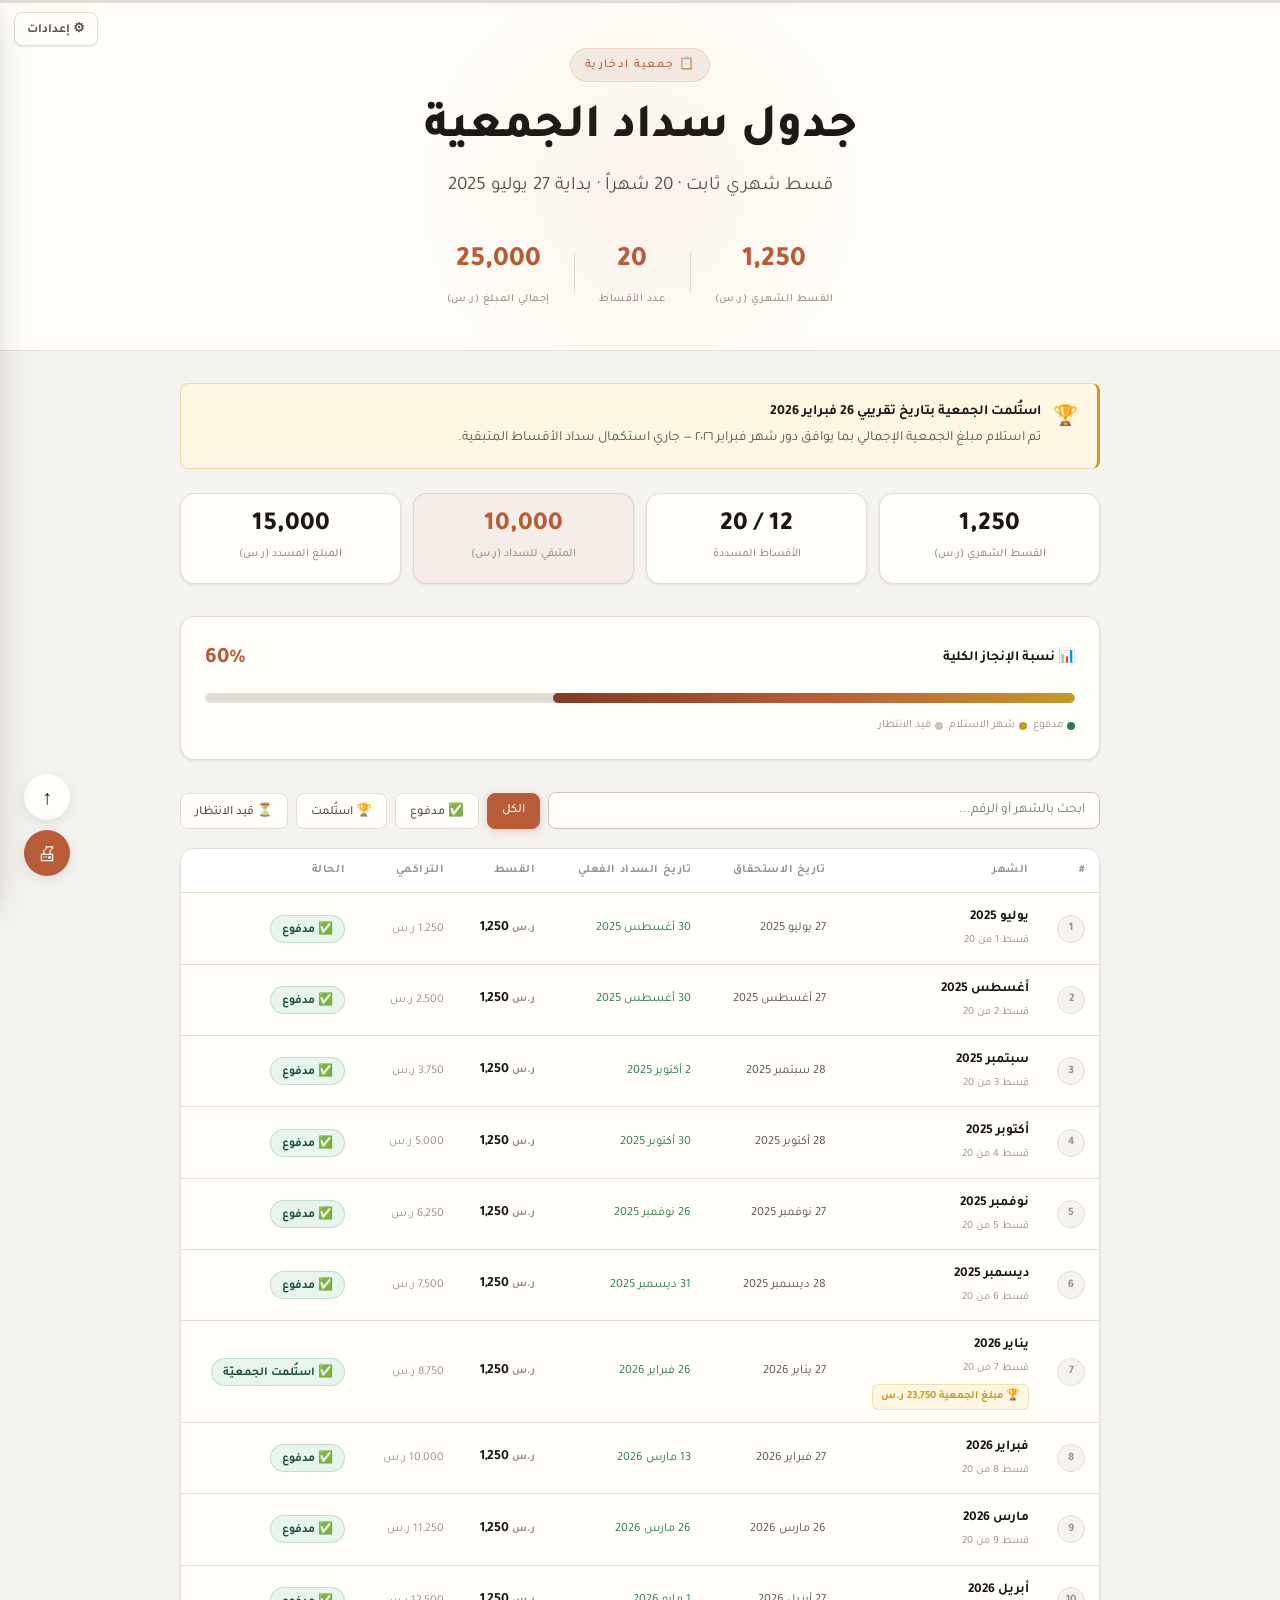
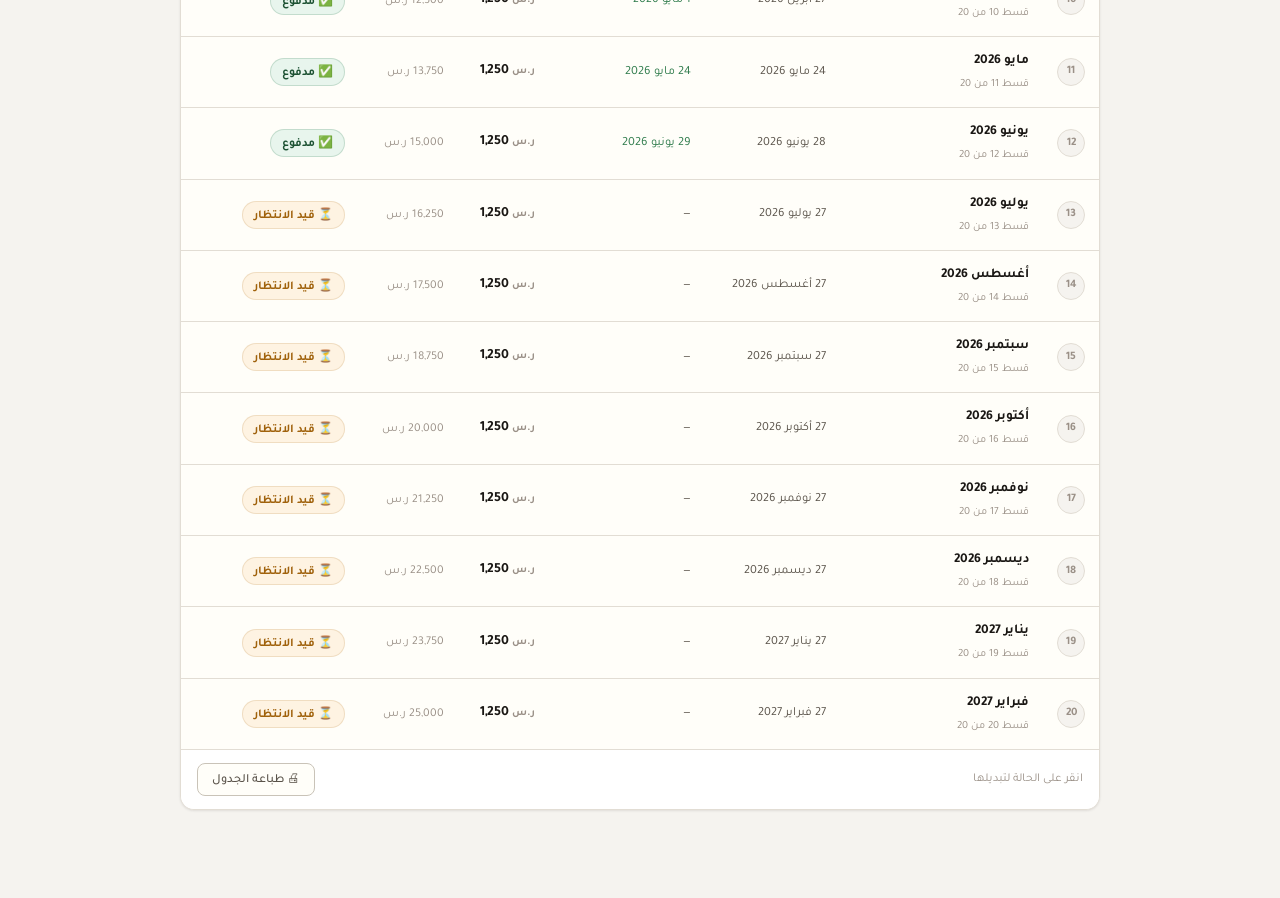
==== commit 4e8b5707: "Refine payment badge logic and comments Updated badge logic for payment status and adjusted comments" ====
--- a/ROCSA_Tracker.html
+++ b/ROCSA_Tracker.html
@@ -404,14 +404,11 @@
 tbody tr:last-child { border-bottom: none; }
 tbody tr:hover { background: var(--surface-2); }
 
-tbody tr.row-received { background: rgba(196,154,42,0.06); }
-tbody tr.row-received:hover { background: rgba(196,154,42,0.1); }
-
 tbody td {
   padding: 12px 14px;
   vertical-align: middle;
   color: var(--text);
-  white-space: nowrap; /* Prevents text from breaking onto new lines awkwardly */
+  white-space: nowrap; 
 }
 
 /* ── Specific Cells ── */
@@ -460,12 +457,6 @@
   background: var(--green-light);
   color: var(--green-dark);
   border-color: rgba(45,122,74,0.2);
-}
-
-.badge-received {
-  background: var(--gold-light);
-  color: var(--accent-dark);
-  border-color: rgba(196,154,42,0.25);
 }
 
 .badge-pending {
@@ -649,18 +640,16 @@
 .reset-btn { width: 100%; padding: 9px; border-radius: var(--radius-sm); border: 1px solid var(--border); background: var(--surface-2); color: var(--text-2); font-family: var(--font); font-size: 13px; font-weight: 600; cursor: pointer; transition: all var(--transition); margin-top: 0.5rem; }
 .reset-btn:hover { border-color: var(--accent); color: var(--accent); }
 
-/* ── Refined Responsive for Mobile (Horizontal Scrolling Fix) ── */
+/* ── Refined Responsive for Mobile ── */
 @media (max-width: 640px) {
   .hero { padding: 2rem 1rem 1.8rem; }
   .page-wrapper { padding: 1.5rem 1rem 3rem; }
   
-  /* Filter UI adjustments */
   .controls-bar { flex-direction: column; align-items: stretch; gap: 10px; }
   .search-box { width: 100%; margin-bottom: 4px; }
   .filters-group { display: flex; flex-wrap: wrap; gap: 8px; justify-content: space-between; }
   .filter-btn { flex: 1; min-width: 45%; text-align: center; justify-content: center; }
 
-  /* Ensure scroll hint */
   .table-scroll { 
     box-shadow: inset -10px 0 10px -10px rgba(0,0,0,0.1), inset 10px 0 10px -10px rgba(0,0,0,0.1); 
   }
@@ -811,7 +800,7 @@
 const TOTAL_MONTHS = 20;
 const START = new Date(2025, 6, 27); // 27 July 2025
 const STORAGE_KEY = 'jamiya_v3_paid';
-const RECEIVED_MONTH = 6; // index 6 = Feb 2026
+const RECEIVED_MONTH = 6; // index 6 (القسط السابع)
 const RECEIVED_DATE = '26 فبراير 2026';
 
 const AR_MONTHS = ['يناير','فبراير','مارس','أبريل','مايو','يونيو','يوليو','أغسطس','سبتمبر','أكتوبر','نوفمبر','ديسمبر'];
@@ -971,22 +960,23 @@
   tbody.innerHTML = filtered.map(r => {
     const cum = (r.i + 1) * MONTHLY;
 
-    // Determine badge
     let badge, rowClass = '';
-    if (r.isReceived) {
-      badge = `<button class="badge badge-received" onclick="togglePaid(${r.i})" title="شهر الاستلام — انقر لتبديل">🏆 استُلمت الجمعية</button>`;
-      rowClass = 'row-received';
-    } else if (r.isPaid) {
-      badge = `<button class="badge badge-paid" onclick="togglePaid(${r.i})" title="مدفوع — انقر لإلغاء">✅ مدفوع</button>`;
+    
+    // --- منطق الحالة (Badge) المعدل ليوافق طلبك ---
+    if (r.isPaid) {
+      if (r.isReceived) {
+        // حالة القسط رقم 7 (استُلمت الجمعيّة ولكن بنفس تنسيق مدفوع الأخضر)
+        badge = `<button class="badge badge-paid" onclick="togglePaid(${r.i})" title="انقر لتعديل الحالة">✅ استُلمت الجمعيّة</button>`;
+      } else {
+        badge = `<button class="badge badge-paid" onclick="togglePaid(${r.i})" title="مدفوع — انقر لإلغاء">✅ مدفوع</button>`;
+      }
     } else {
       badge = `<button class="badge badge-pending" onclick="togglePaid(${r.i})" title="انقر لتأكيد السداد">⏳ قيد الانتظار</button>`;
     }
 
     // Actual payment date
     let actualDate = '—';
-    if (r.isReceived) {
-      actualDate = `<span style="color:var(--gold);font-weight:600">${RECEIVED_DATE}</span>`;
-    } else if (r.isPaid) {
+    if (r.isPaid && !r.isReceived) {
       const paidD = new Date(START.getFullYear(), START.getMonth() + r.i, START.getDate() + 2);
       actualDate = `<span style="color:var(--green)">${toArabicNums(paidD.getDate())} ${AR_MONTHS[paidD.getMonth()]} ${toArabicNums(paidD.getFullYear())}</span>`;
     }
@@ -1007,8 +997,9 @@
       r.dueStr = '28 ديسمبر 2025';
       if (r.isPaid) actualDate = `<span style="color:var(--green)">31 ديسمبر 2025</span>`;
     } else if (r.i === 6) { 
+      // القسط رقم 7 - تاريخ السداد الفعلي ثابت
       r.dueStr = '27 يناير 2026';
-      if (r.isPaid) actualDate = `<span style="color:var(--green)">28 يناير 2026</span>`;
+      if (r.isPaid) actualDate = `<span style="color:var(--green)">26 فبراير 2026</span>`;
     } else if (r.i === 7) { 
       r.dueStr = '27 فبراير 2026';
       if (r.isPaid) actualDate = `<span style="color:var(--green)">13 مارس 2026</span>`;
@@ -1027,8 +1018,9 @@
     }
     // ---------------------------------------
 
+    // --- تغيير نص المؤشر الخاص بالقسط 7 ---
     const receivedNote = r.isReceived
-      ? `<div class="received-row-indicator">🏆 استلام مبلغ الجمعية ≈ ${RECEIVED_DATE}</div>`
+      ? `<div class="received-row-indicator">🏆 مبلغ الجمعية 23,750 ر.س</div>`
       : '';
 
     return `
@@ -1073,7 +1065,7 @@
 applyFontSize();
 render();
 
-// Pre-mark some months as paid for demo realism
+// القسط 7 (index 6) مضاف هنا افتراضياً ضمن الأقساط المسددة
 [0,1,2,3,4,5,6,7,8,9,10,11].forEach(i => paidSet.add(i));
 savePaid();
 render();
